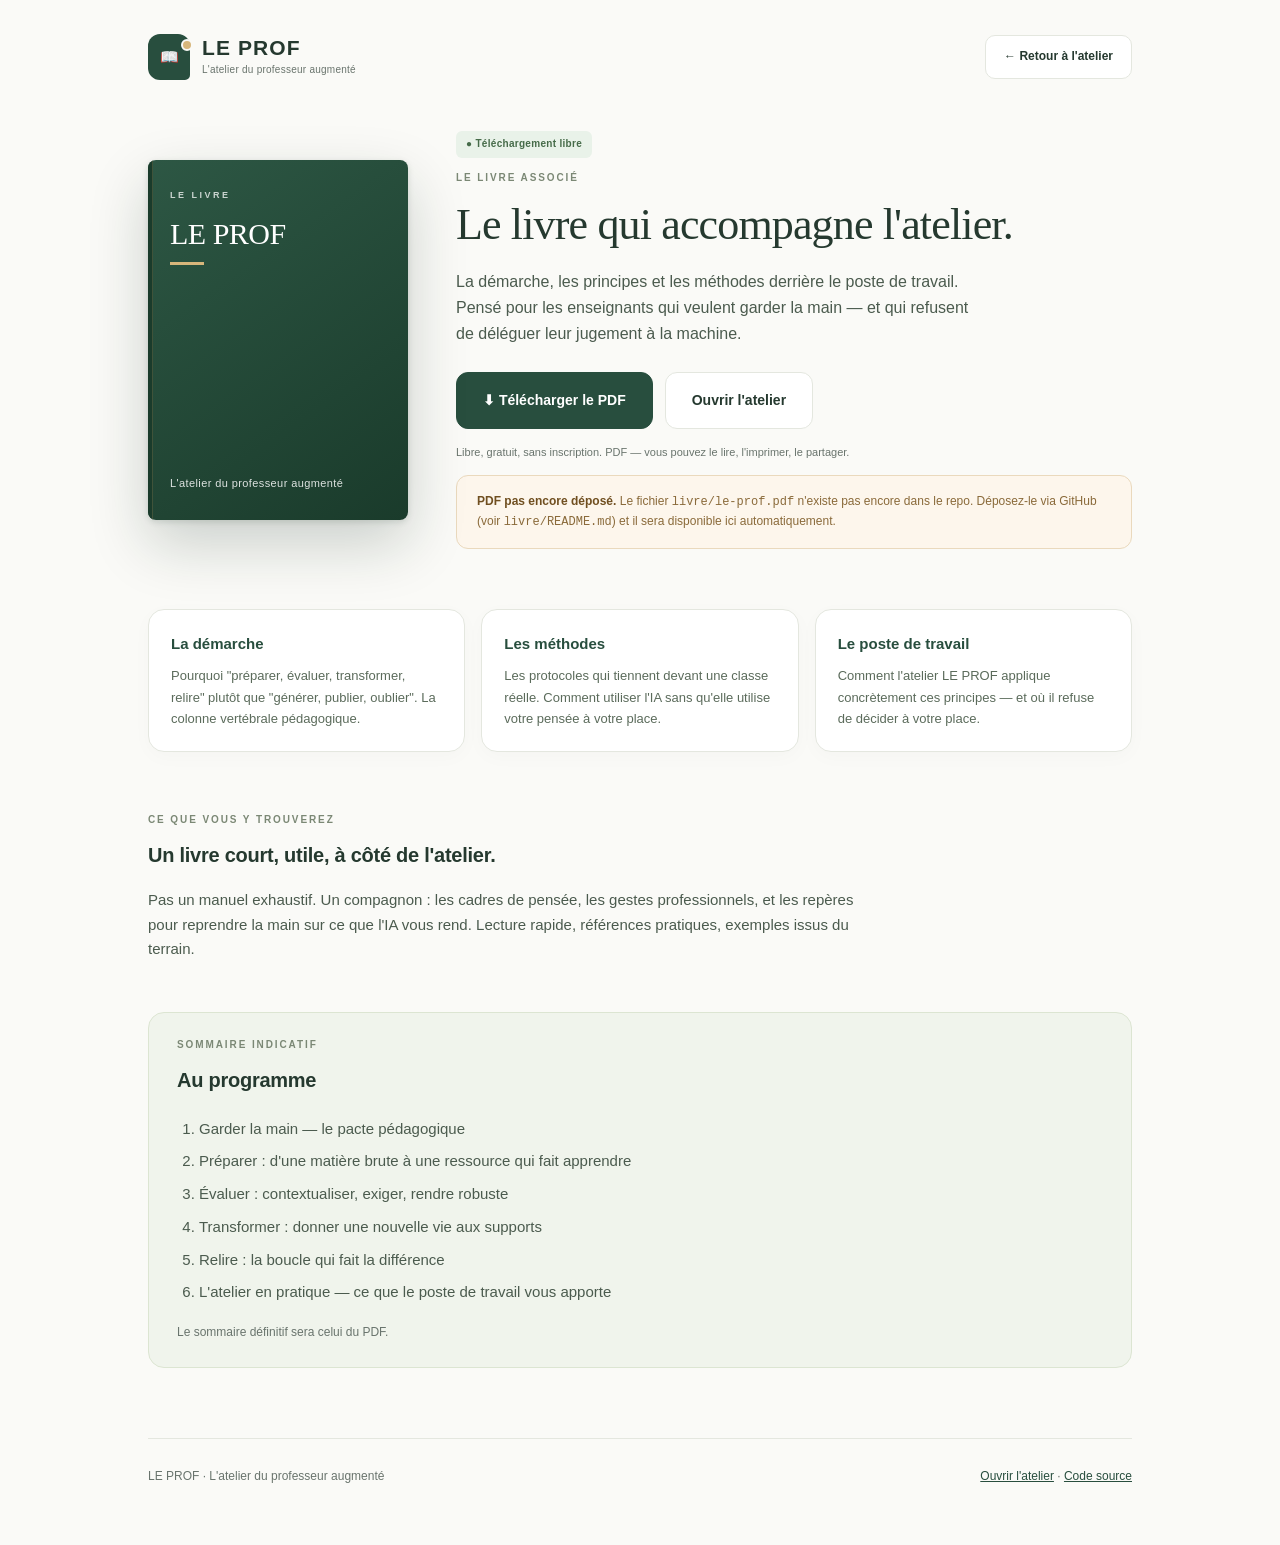
==== livre.html @ 40e5f764 "Ajoute la page livre + favicon + Open Graph - livre.html : page d'atterrissage pour le livre associé" ====
<!doctype html>
<html lang="fr">
<head>
<meta charset="utf-8">
<meta name="viewport" content="width=device-width, initial-scale=1">
<meta name="theme-color" content="#244b3d">
<meta name="description" content="Le livre associé à LE PROF — téléchargement libre et gratuit.">
<meta property="og:title" content="LE PROF — Le livre">
<meta property="og:description" content="Le livre qui accompagne l'atelier du professeur augmenté. Téléchargement libre.">
<meta property="og:type" content="book">
<meta property="og:url" content="https://oscarkakpo-create.github.io/LEPROF/livre.html">
<meta name="twitter:card" content="summary">
<link rel="icon" type="image/svg+xml" href="favicon.svg">
<title>LE PROF · Le livre</title>
<style>
:root{--ink:#25392f;--muted:#69746d;--green:#284e3e;--green-2:#3c6654;--green-soft:#eef3ed;--bg:#fafaf7;--line:#e4e7df;--white:#fff;--orange:#aa5e38;--shadow:0 5px 20px #26392f06;--radius:16px;--sans:Inter,"Segoe UI",Arial,sans-serif;--serif:Georgia,"Times New Roman",serif}
*{box-sizing:border-box}
body{margin:0;background:var(--bg);color:var(--ink);font-family:var(--sans);font-size:15px;line-height:1.65}
a{color:var(--green)}
h1,h2,h3,p{margin:0}
h1{font-family:var(--serif);font-size:44px;font-weight:400;line-height:1.15;letter-spacing:-.85px}
h2{font-size:20px;font-weight:650;letter-spacing:-.25px}
h3{font-size:15px;font-weight:650}
.wrap{max-width:1040px;margin:0 auto;padding:34px 28px 60px}
.topbar{display:flex;justify-content:space-between;align-items:center;margin-bottom:50px;gap:14px;flex-wrap:wrap}
.brand{display:flex;gap:12px;align-items:center;text-decoration:none;color:var(--ink)}
.brand-mark{width:42px;height:46px;border-radius:12px 12px 5px 12px;background:var(--green);color:#fff;display:grid;place-items:center;position:relative;font-weight:700}
.brand-mark:after{content:'';width:8px;height:8px;background:#d7b67b;border-radius:100%;position:absolute;right:-3px;top:5px;border:2px solid var(--bg)}
.brand-name{font-weight:800;letter-spacing:1.1px;font-size:21px;line-height:1.2;display:block}
.brand-sub{font-size:10px;letter-spacing:.25px;color:var(--muted);display:block;margin-top:2px}
.btn{display:inline-flex;align-items:center;gap:8px;border:1px solid var(--line);border-radius:10px;padding:11px 18px;background:#fff;font-size:12px;font-weight:600;text-decoration:none;color:var(--ink);transition:background .15s,border-color .15s,transform .15s}
.btn:hover{background:#f1f4ed;border-color:#c8d4c3}
.btn.primary{background:var(--green);color:#fff;border-color:var(--green)}
.btn.primary:hover{background:#1d3e30}
.btn.big{padding:16px 26px;font-size:14px;border-radius:12px}
.hero{display:grid;grid-template-columns:260px 1fr;gap:48px;align-items:center;margin-bottom:60px}
.cover{width:260px;height:360px;background:linear-gradient(145deg,#2d5744,#1a3b2b);border-radius:8px;box-shadow:0 24px 60px #0e2a1c33,0 2px 6px #0e2a1c22;position:relative;overflow:hidden;color:#fff;padding:28px 22px;display:flex;flex-direction:column;justify-content:space-between}
.cover:before{content:'';position:absolute;left:0;top:0;bottom:0;width:5px;background:#1a3b2b;box-shadow:inset -1px 0 0 #d7b67b33}
.cover .tag{font-size:9px;letter-spacing:2.5px;opacity:.75;font-weight:600;text-transform:uppercase}
.cover .title{font-family:var(--serif);font-size:30px;line-height:1.1;letter-spacing:-.5px;margin-top:14px}
.cover .accent{width:34px;height:3px;background:#d7b67b;margin-top:12px}
.cover .author{font-size:11px;opacity:.85;letter-spacing:.4px}
.hero-copy .eyebrow{font-size:10px;letter-spacing:1.9px;font-weight:750;color:#7b8875;text-transform:uppercase}
.hero-copy h1{margin:14px 0 18px}
.hero-copy p.lede{font-size:16px;color:#4b5b4e;max-width:520px;margin-bottom:24px}
.cta-row{display:flex;gap:12px;flex-wrap:wrap;align-items:center}
.cta-note{font-size:11px;color:var(--muted);margin-top:14px}
.badge-free{display:inline-flex;align-items:center;gap:5px;background:#e9f2e9;color:#466b49;padding:5px 10px;border-radius:6px;font-size:10px;font-weight:650;letter-spacing:.3px;margin-bottom:12px}
.pitch{display:grid;grid-template-columns:repeat(3,1fr);gap:16px;margin-bottom:60px}
.pitch-card{background:#fff;border:1px solid var(--line);border-radius:var(--radius);padding:22px;box-shadow:var(--shadow)}
.pitch-card h3{margin-bottom:8px;color:var(--green)}
.pitch-card p{font-size:13px;color:#5b6b5b}
.section{margin-bottom:50px}
.section .eyebrow{font-size:10px;letter-spacing:1.9px;font-weight:750;color:#7b8875;text-transform:uppercase;margin-bottom:10px}
.section h2{margin-bottom:16px}
.section p{color:#4b5b4e;max-width:720px}
.toc{background:#f0f4ec;border:1px solid #dce5d2;border-radius:var(--radius);padding:24px 28px}
.toc ol{margin:12px 0 0;padding-left:22px;color:#4b5b4e}
.toc li{padding:4px 0}
.footer{margin-top:70px;padding-top:28px;border-top:1px solid var(--line);display:flex;justify-content:space-between;flex-wrap:wrap;gap:14px;font-size:12px;color:var(--muted)}
.pdf-missing{background:#fdf6ec;border:1px solid #ead9bd;border-radius:12px;padding:16px 20px;color:#8a6a3a;font-size:12px;margin-top:14px;line-height:1.6}
.pdf-missing strong{color:#704f20}
@media(max-width:780px){.hero{grid-template-columns:1fr;gap:32px}.cover{margin:0 auto}.pitch{grid-template-columns:1fr}h1{font-size:34px}.wrap{padding:24px 20px 50px}}
</style>
</head>
<body>
<div class="wrap">

  <header class="topbar">
    <a class="brand" href="index.html" aria-label="Retour à LE PROF">
      <span class="brand-mark">📖</span>
      <span>
        <span class="brand-name">LE PROF</span>
        <span class="brand-sub">L'atelier du professeur augmenté</span>
      </span>
    </a>
    <a class="btn" href="index.html">← Retour à l'atelier</a>
  </header>

  <section class="hero">
    <div class="cover" aria-hidden="true">
      <div>
        <div class="tag">Le livre</div>
        <div class="title">LE PROF</div>
        <div class="accent"></div>
      </div>
      <div class="author">L'atelier du professeur augmenté</div>
    </div>
    <div class="hero-copy">
      <span class="badge-free">● Téléchargement libre</span>
      <div class="eyebrow">Le livre associé</div>
      <h1>Le livre qui accompagne l'atelier.</h1>
      <p class="lede">La démarche, les principes et les méthodes derrière le poste de travail. Pensé pour les enseignants qui veulent garder la main — et qui refusent de déléguer leur jugement à la machine.</p>
      <div class="cta-row">
        <a class="btn primary big" href="livre/le-prof.pdf" download>⬇ Télécharger le PDF</a>
        <a class="btn big" href="index.html">Ouvrir l'atelier</a>
      </div>
      <p class="cta-note">Libre, gratuit, sans inscription. PDF — vous pouvez le lire, l'imprimer, le partager.</p>
      <div class="pdf-missing" id="pdf-missing" hidden>
        <strong>PDF pas encore déposé.</strong> Le fichier <code>livre/le-prof.pdf</code> n'existe pas encore dans le repo. Déposez-le via GitHub (voir <code>livre/README.md</code>) et il sera disponible ici automatiquement.
      </div>
    </div>
  </section>

  <section class="pitch">
    <div class="pitch-card">
      <h3>La démarche</h3>
      <p>Pourquoi "préparer, évaluer, transformer, relire" plutôt que "générer, publier, oublier". La colonne vertébrale pédagogique.</p>
    </div>
    <div class="pitch-card">
      <h3>Les méthodes</h3>
      <p>Les protocoles qui tiennent devant une classe réelle. Comment utiliser l'IA sans qu'elle utilise votre pensée à votre place.</p>
    </div>
    <div class="pitch-card">
      <h3>Le poste de travail</h3>
      <p>Comment l'atelier LE PROF applique concrètement ces principes — et où il refuse de décider à votre place.</p>
    </div>
  </section>

  <section class="section">
    <div class="eyebrow">Ce que vous y trouverez</div>
    <h2>Un livre court, utile, à côté de l'atelier.</h2>
    <p>Pas un manuel exhaustif. Un compagnon : les cadres de pensée, les gestes professionnels, et les repères pour reprendre la main sur ce que l'IA vous rend. Lecture rapide, références pratiques, exemples issus du terrain.</p>
  </section>

  <section class="section toc">
    <div class="eyebrow">Sommaire indicatif</div>
    <h2>Au programme</h2>
    <ol>
      <li>Garder la main — le pacte pédagogique</li>
      <li>Préparer : d'une matière brute à une ressource qui fait apprendre</li>
      <li>Évaluer : contextualiser, exiger, rendre robuste</li>
      <li>Transformer : donner une nouvelle vie aux supports</li>
      <li>Relire : la boucle qui fait la différence</li>
      <li>L'atelier en pratique — ce que le poste de travail vous apporte</li>
    </ol>
    <p style="margin-top:14px;font-size:12px;color:var(--muted)">Le sommaire définitif sera celui du PDF.</p>
  </section>

  <footer class="footer">
    <span>LE PROF · L'atelier du professeur augmenté</span>
    <span><a href="index.html">Ouvrir l'atelier</a> · <a href="https://github.com/oscarkakpo-create/LEPROF" target="_blank" rel="noopener">Code source</a></span>
  </footer>

</div>

<script>
// Vérifie discrètement si le PDF est présent ; affiche un avertissement sinon.
fetch('livre/le-prof.pdf', {method:'HEAD'}).then(r=>{
  if(!r.ok){ document.getElementById('pdf-missing').hidden = false; }
}).catch(()=>{ document.getElementById('pdf-missing').hidden = false; });
</script>

</body>
</html>
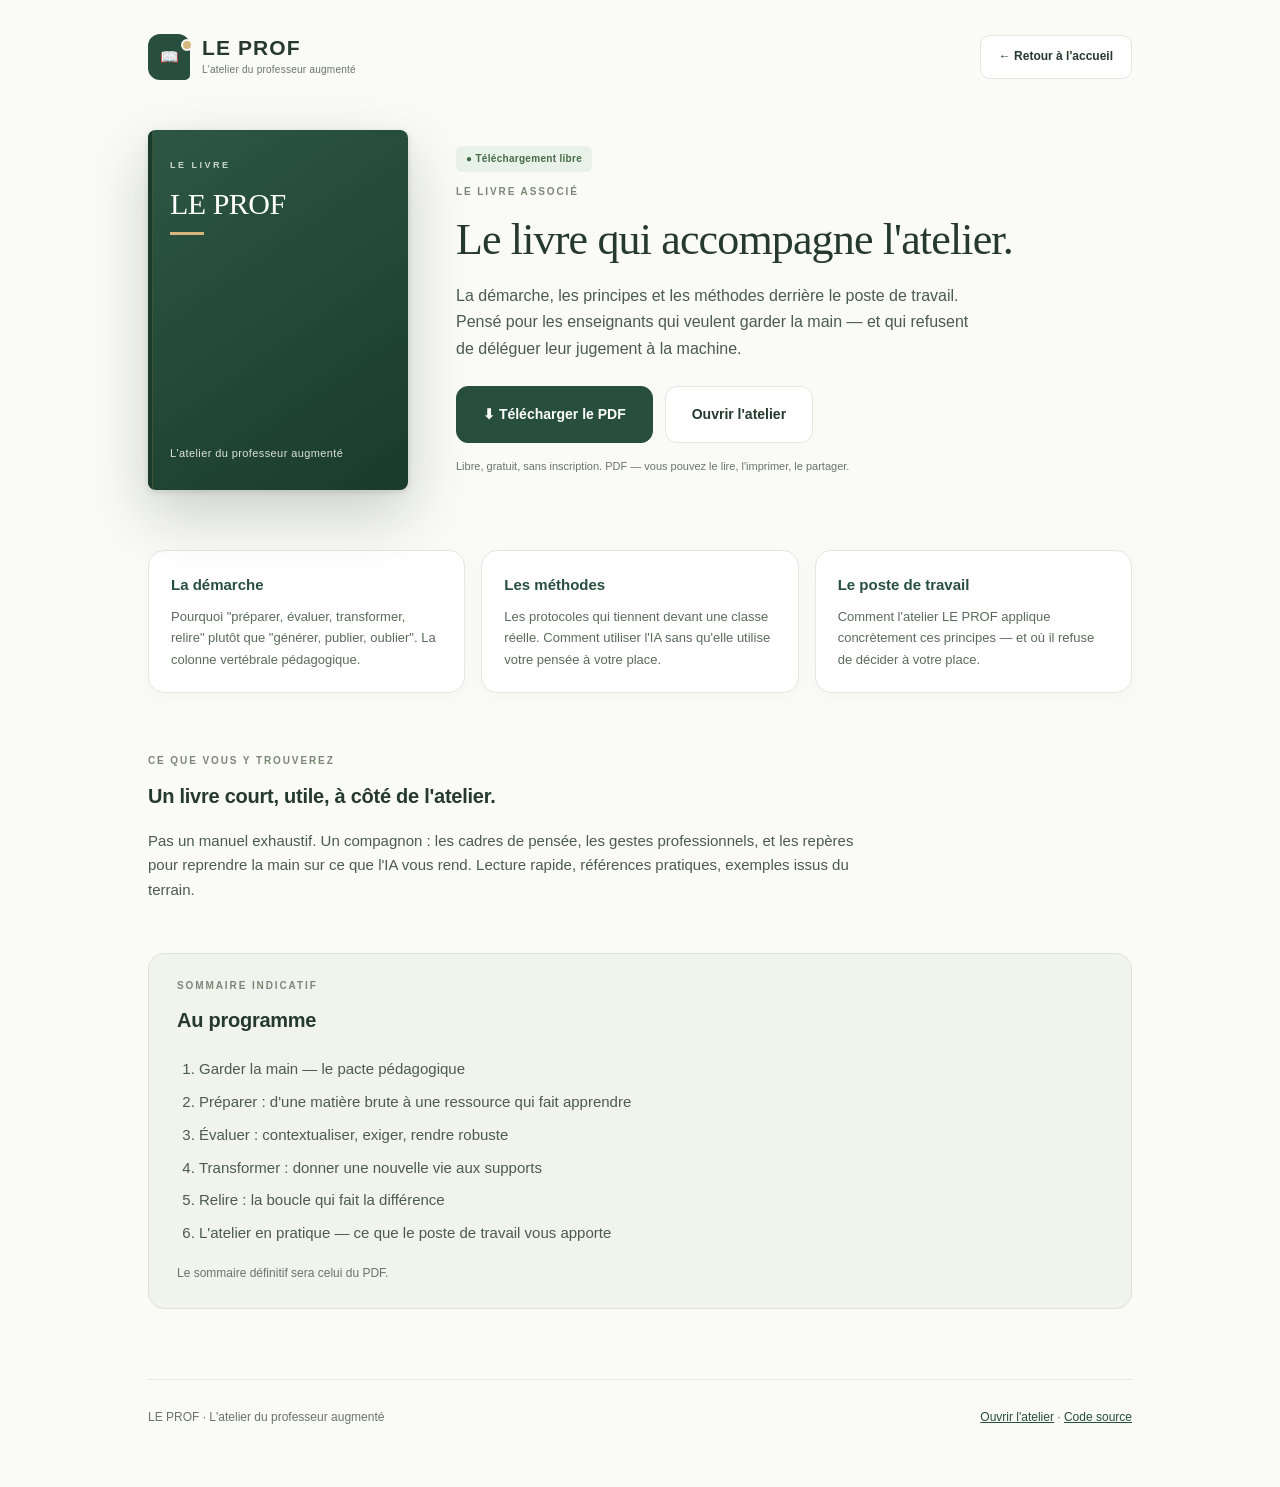
==== commit d3cffcd3: "Refonte : vitrine du livre + atelier déplacé - index.html : nouvelle vitrine aux couleurs du livre  " ====
--- a/livre.html
+++ b/livre.html
@@ -67,14 +67,14 @@
 <div class="wrap">
 
   <header class="topbar">
-    <a class="brand" href="index.html" aria-label="Retour à LE PROF">
+    <a class="brand" href="index.html" aria-label="Retour à LE PROF accueil">
       <span class="brand-mark">📖</span>
       <span>
         <span class="brand-name">LE PROF</span>
         <span class="brand-sub">L'atelier du professeur augmenté</span>
       </span>
     </a>
-    <a class="btn" href="index.html">← Retour à l'atelier</a>
+    <a class="btn" href="index.html">← Retour à l'accueil</a>
   </header>
 
   <section class="hero">
@@ -93,7 +93,7 @@
       <p class="lede">La démarche, les principes et les méthodes derrière le poste de travail. Pensé pour les enseignants qui veulent garder la main — et qui refusent de déléguer leur jugement à la machine.</p>
       <div class="cta-row">
         <a class="btn primary big" href="livre/le-prof.pdf" download>⬇ Télécharger le PDF</a>
-        <a class="btn big" href="index.html">Ouvrir l'atelier</a>
+        <a class="btn big" href="atelier.html">Ouvrir l'atelier</a>
       </div>
       <p class="cta-note">Libre, gratuit, sans inscription. PDF — vous pouvez le lire, l'imprimer, le partager.</p>
       <div class="pdf-missing" id="pdf-missing" hidden>
@@ -139,7 +139,7 @@
 
   <footer class="footer">
     <span>LE PROF · L'atelier du professeur augmenté</span>
-    <span><a href="index.html">Ouvrir l'atelier</a> · <a href="https://github.com/oscarkakpo-create/LEPROF" target="_blank" rel="noopener">Code source</a></span>
+    <span><a href="atelier.html">Ouvrir l'atelier</a> · <a href="https://github.com/oscarkakpo-create/LEPROF" target="_blank" rel="noopener">Code source</a></span>
   </footer>
 
 </div>
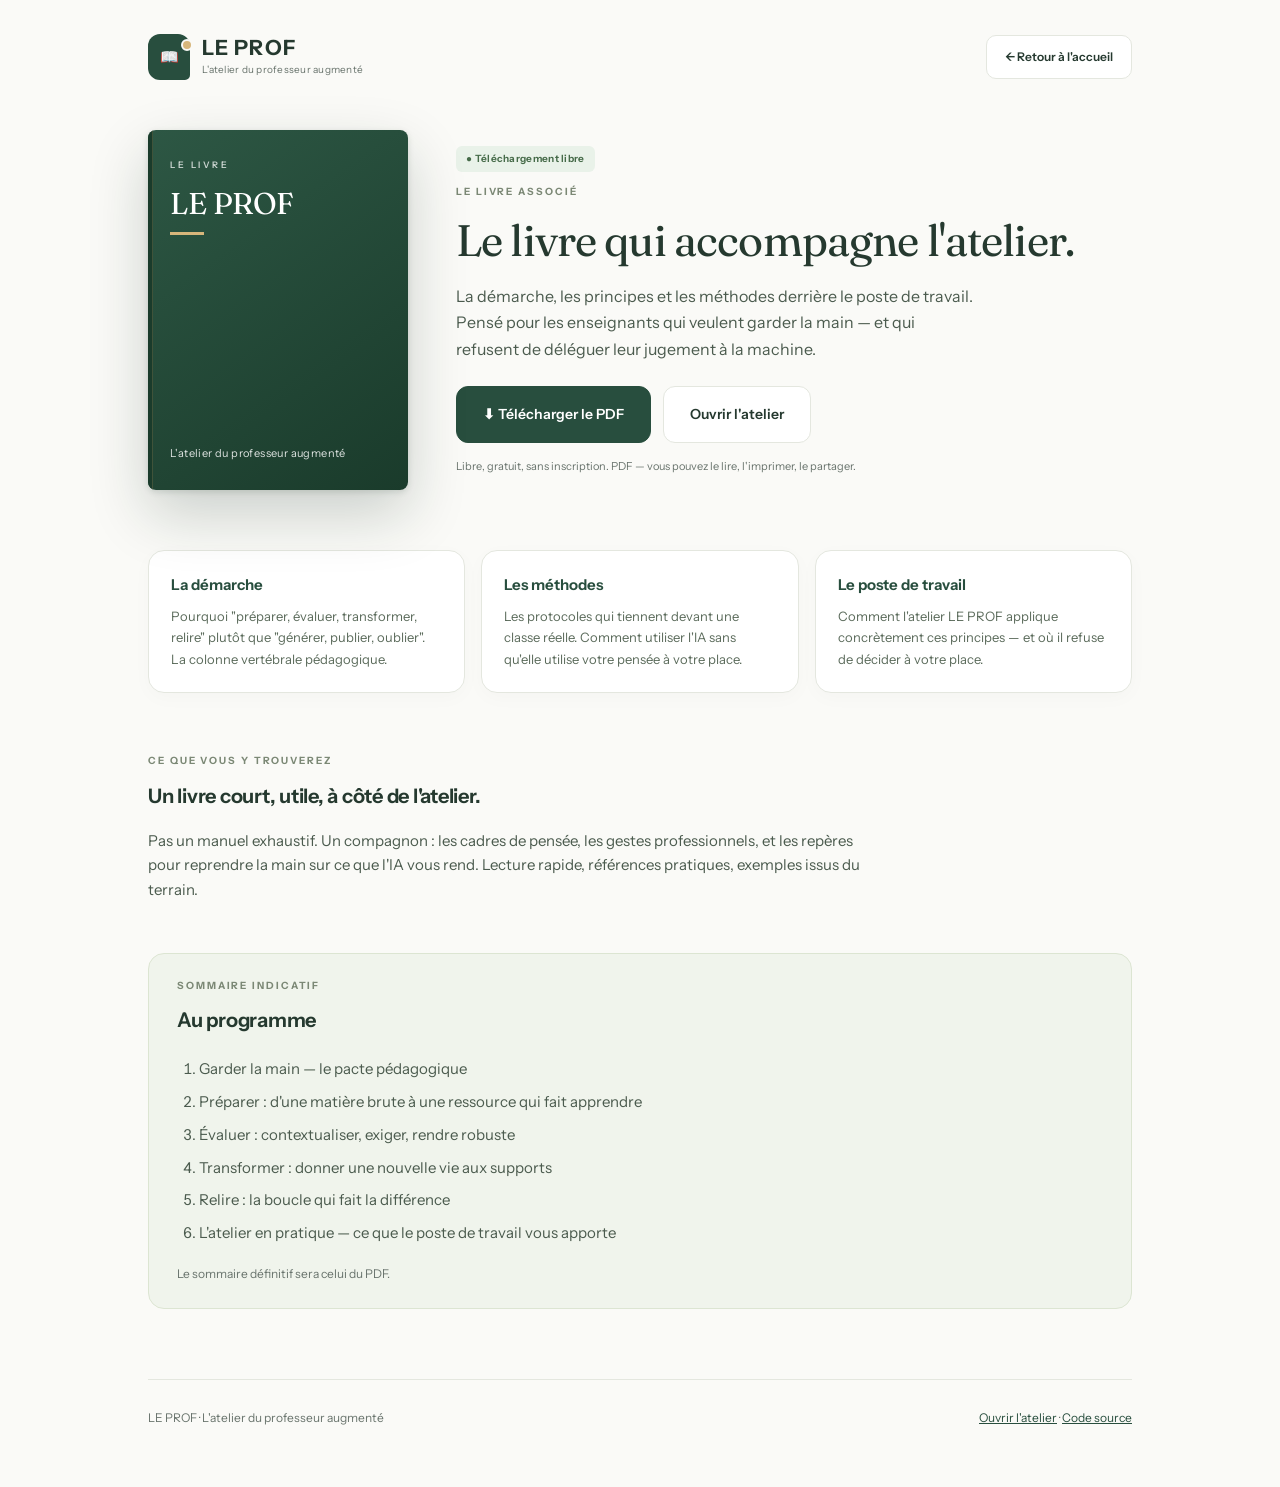
==== commit 6b70fc6c: "Polices éditoriales (Fraunces + Instrument Sans) + page Ressources libres - Nouvelle typographie Fra" ====
--- a/livre.html
+++ b/livre.html
@@ -11,9 +11,12 @@
 <meta property="og:url" content="https://oscarkakpo-create.github.io/LEPROF/livre.html">
 <meta name="twitter:card" content="summary">
 <link rel="icon" type="image/svg+xml" href="favicon.svg">
+<link rel="preconnect" href="https://fonts.googleapis.com">
+<link rel="preconnect" href="https://fonts.gstatic.com" crossorigin>
+<link href="https://fonts.googleapis.com/css2?family=Fraunces:ital,opsz,wght,SOFT@0,9..144,400..800,0..100;1,9..144,400..600,0..100&family=Instrument+Sans:ital,wght@0,400..700;1,400..700&display=swap" rel="stylesheet">
 <title>LE PROF · Le livre</title>
 <style>
-:root{--ink:#25392f;--muted:#69746d;--green:#284e3e;--green-2:#3c6654;--green-soft:#eef3ed;--bg:#fafaf7;--line:#e4e7df;--white:#fff;--orange:#aa5e38;--shadow:0 5px 20px #26392f06;--radius:16px;--sans:Inter,"Segoe UI",Arial,sans-serif;--serif:Georgia,"Times New Roman",serif}
+:root{--ink:#25392f;--muted:#69746d;--green:#284e3e;--green-2:#3c6654;--green-soft:#eef3ed;--bg:#fafaf7;--line:#e4e7df;--white:#fff;--orange:#aa5e38;--shadow:0 5px 20px #26392f06;--radius:16px;--sans:'Instrument Sans',-apple-system,"Segoe UI",Arial,sans-serif;--serif:'Fraunces',Georgia,"Times New Roman",serif}
 *{box-sizing:border-box}
 body{margin:0;background:var(--bg);color:var(--ink);font-family:var(--sans);font-size:15px;line-height:1.65}
 a{color:var(--green)}
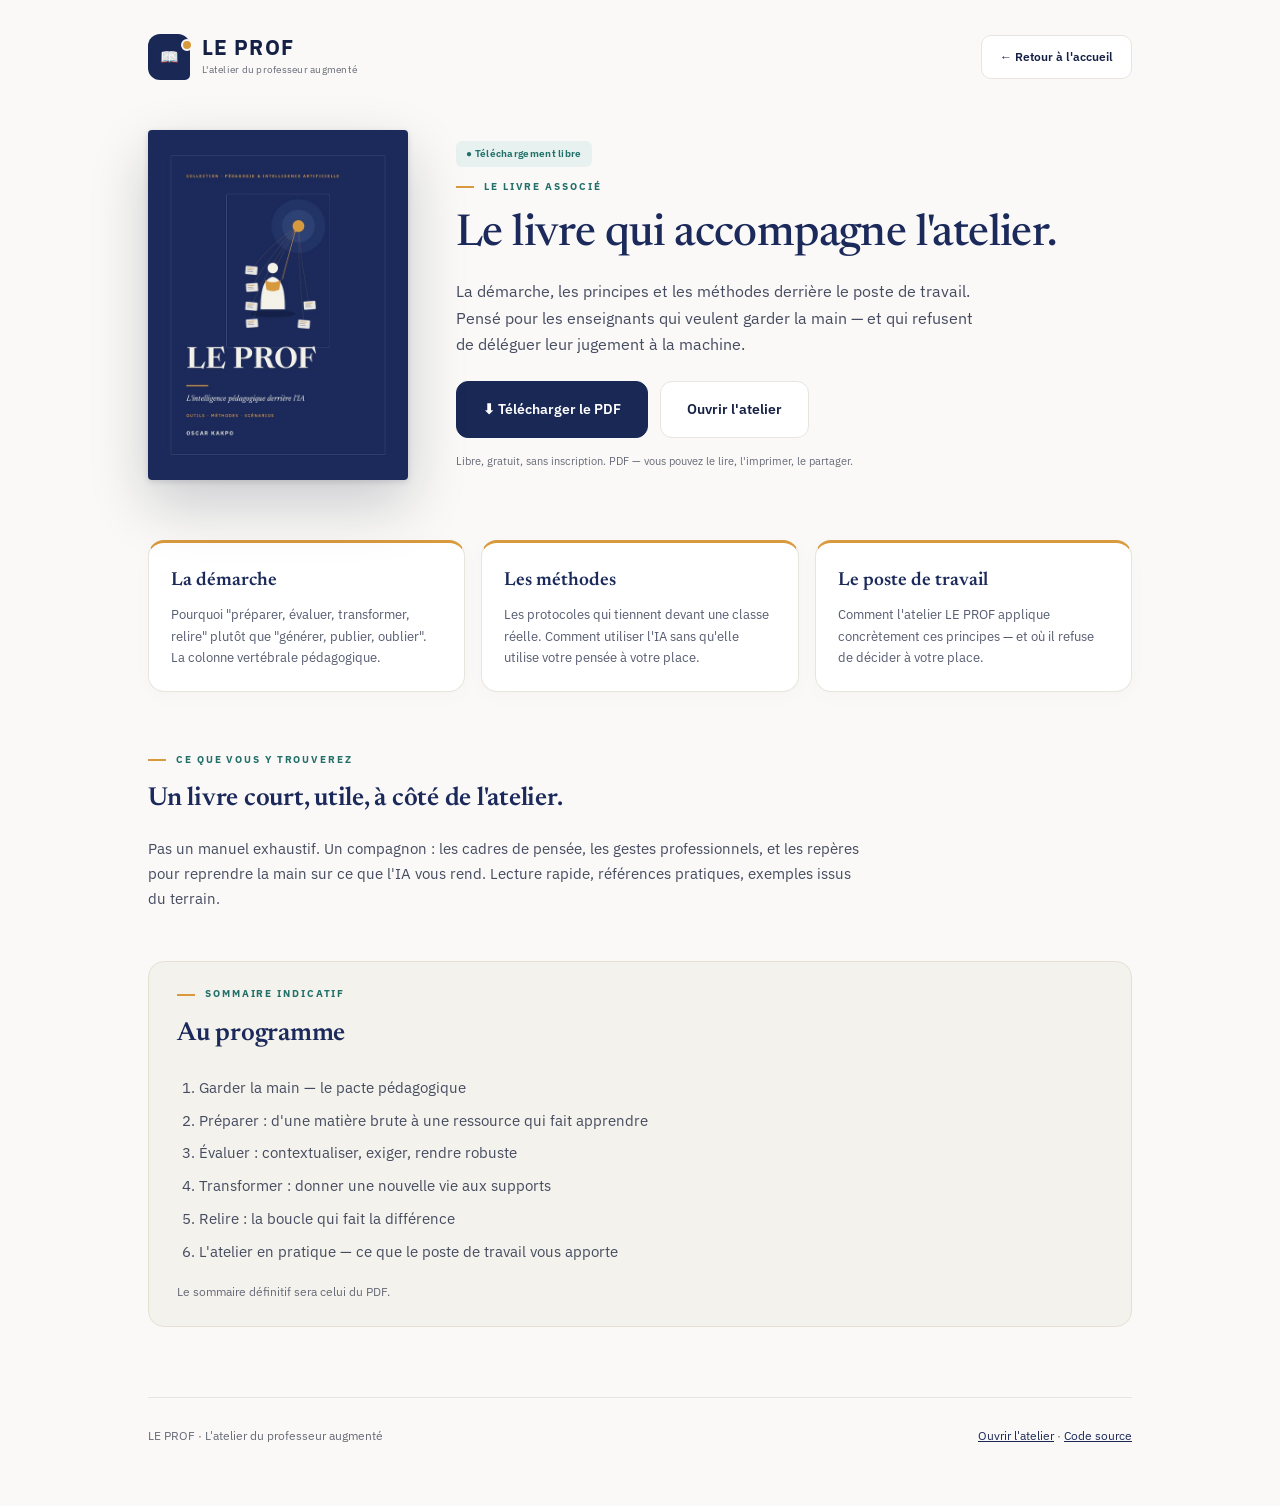
==== commit 6ab18454: "Aligner tout le site sur la charte graphique du livre Couleurs du livre (marine #1b2a5b, ocre #d99a3" ====
--- a/livre.html
+++ b/livre.html
@@ -3,7 +3,7 @@
 <head>
 <meta charset="utf-8">
 <meta name="viewport" content="width=device-width, initial-scale=1">
-<meta name="theme-color" content="#244b3d">
+<meta name="theme-color" content="#1b2a5b">
 <meta name="description" content="Le livre associé à LE PROF — téléchargement libre et gratuit.">
 <meta property="og:title" content="LE PROF — Le livre">
 <meta property="og:description" content="Le livre qui accompagne l'atelier du professeur augmenté. Téléchargement libre.">
@@ -11,12 +11,10 @@
 <meta property="og:url" content="https://oscarkakpo-create.github.io/LEPROF/livre.html">
 <meta name="twitter:card" content="summary">
 <link rel="icon" type="image/svg+xml" href="favicon.svg">
-<link rel="preconnect" href="https://fonts.googleapis.com">
-<link rel="preconnect" href="https://fonts.gstatic.com" crossorigin>
-<link href="https://fonts.googleapis.com/css2?family=Fraunces:ital,opsz,wght,SOFT@0,9..144,400..800,0..100;1,9..144,400..600,0..100&family=Instrument+Sans:ital,wght@0,400..700;1,400..700&display=swap" rel="stylesheet">
+<link rel="stylesheet" href="assets/fonts.css">
 <title>LE PROF · Le livre</title>
 <style>
-:root{--ink:#25392f;--muted:#69746d;--green:#284e3e;--green-2:#3c6654;--green-soft:#eef3ed;--bg:#fafaf7;--line:#e4e7df;--white:#fff;--orange:#aa5e38;--shadow:0 5px 20px #26392f06;--radius:16px;--sans:'Instrument Sans',-apple-system,"Segoe UI",Arial,sans-serif;--serif:'Fraunces',Georgia,"Times New Roman",serif}
+:root{--ink:#152045;--muted:#666a77;--green:#1a2856;--green-2:#3c6662;--green-soft:#f3f1ed;--bg:#faf9f7;--line:#e8e5de;--white:#fff;--orange:#aa5e38;--shadow:0 5px 20px #15204506;--radius:16px;--sans:'IBM Plex Sans',-apple-system,'Segoe UI',Arial,sans-serif;--serif:'Newsreader',Georgia,'Times New Roman',serif}
 *{box-sizing:border-box}
 body{margin:0;background:var(--bg);color:var(--ink);font-family:var(--sans);font-size:15px;line-height:1.65}
 a{color:var(--green)}
@@ -28,42 +26,51 @@
 .topbar{display:flex;justify-content:space-between;align-items:center;margin-bottom:50px;gap:14px;flex-wrap:wrap}
 .brand{display:flex;gap:12px;align-items:center;text-decoration:none;color:var(--ink)}
 .brand-mark{width:42px;height:46px;border-radius:12px 12px 5px 12px;background:var(--green);color:#fff;display:grid;place-items:center;position:relative;font-weight:700}
-.brand-mark:after{content:'';width:8px;height:8px;background:#d7b67b;border-radius:100%;position:absolute;right:-3px;top:5px;border:2px solid var(--bg)}
+.brand-mark:after{content:'';width:8px;height:8px;background:#d99a3e;border-radius:100%;position:absolute;right:-3px;top:5px;border:2px solid var(--bg)}
 .brand-name{font-weight:800;letter-spacing:1.1px;font-size:21px;line-height:1.2;display:block}
 .brand-sub{font-size:10px;letter-spacing:.25px;color:var(--muted);display:block;margin-top:2px}
 .btn{display:inline-flex;align-items:center;gap:8px;border:1px solid var(--line);border-radius:10px;padding:11px 18px;background:#fff;font-size:12px;font-weight:600;text-decoration:none;color:var(--ink);transition:background .15s,border-color .15s,transform .15s}
-.btn:hover{background:#f1f4ed;border-color:#c8d4c3}
+.btn:hover{background:#f4f2ed;border-color:#c2c7d5}
 .btn.primary{background:var(--green);color:#fff;border-color:var(--green)}
-.btn.primary:hover{background:#1d3e30}
+.btn.primary:hover{background:#141f43}
 .btn.big{padding:16px 26px;font-size:14px;border-radius:12px}
 .hero{display:grid;grid-template-columns:260px 1fr;gap:48px;align-items:center;margin-bottom:60px}
-.cover{width:260px;height:360px;background:linear-gradient(145deg,#2d5744,#1a3b2b);border-radius:8px;box-shadow:0 24px 60px #0e2a1c33,0 2px 6px #0e2a1c22;position:relative;overflow:hidden;color:#fff;padding:28px 22px;display:flex;flex-direction:column;justify-content:space-between}
-.cover:before{content:'';position:absolute;left:0;top:0;bottom:0;width:5px;background:#1a3b2b;box-shadow:inset -1px 0 0 #d7b67b33}
+.cover{width:260px;height:360px;background:linear-gradient(145deg,#1d2d61,#131f45);border-radius:8px;box-shadow:0 24px 60px #0e162f33,0 2px 6px #0e162f22;position:relative;overflow:hidden;color:#fff;padding:28px 22px;display:flex;flex-direction:column;justify-content:space-between}
+.cover:before{content:'';position:absolute;left:0;top:0;bottom:0;width:5px;background:#131f45;box-shadow:inset -1px 0 0 #d99a3e33}
 .cover .tag{font-size:9px;letter-spacing:2.5px;opacity:.75;font-weight:600;text-transform:uppercase}
 .cover .title{font-family:var(--serif);font-size:30px;line-height:1.1;letter-spacing:-.5px;margin-top:14px}
-.cover .accent{width:34px;height:3px;background:#d7b67b;margin-top:12px}
+.cover .accent{width:34px;height:3px;background:#d99a3e;margin-top:12px}
 .cover .author{font-size:11px;opacity:.85;letter-spacing:.4px}
-.hero-copy .eyebrow{font-size:10px;letter-spacing:1.9px;font-weight:750;color:#7b8875;text-transform:uppercase}
+.hero-copy .eyebrow{font-size:10px;letter-spacing:1.9px;font-weight:750;color:#6f768e;text-transform:uppercase}
 .hero-copy h1{margin:14px 0 18px}
-.hero-copy p.lede{font-size:16px;color:#4b5b4e;max-width:520px;margin-bottom:24px}
+.hero-copy p.lede{font-size:16px;color:#464c60;max-width:520px;margin-bottom:24px}
 .cta-row{display:flex;gap:12px;flex-wrap:wrap;align-items:center}
 .cta-note{font-size:11px;color:var(--muted);margin-top:14px}
-.badge-free{display:inline-flex;align-items:center;gap:5px;background:#e9f2e9;color:#466b49;padding:5px 10px;border-radius:6px;font-size:10px;font-weight:650;letter-spacing:.3px;margin-bottom:12px}
+.badge-free{display:inline-flex;align-items:center;gap:5px;background:#f2efe9;color:#466b68;padding:5px 10px;border-radius:6px;font-size:10px;font-weight:650;letter-spacing:.3px;margin-bottom:12px}
 .pitch{display:grid;grid-template-columns:repeat(3,1fr);gap:16px;margin-bottom:60px}
 .pitch-card{background:#fff;border:1px solid var(--line);border-radius:var(--radius);padding:22px;box-shadow:var(--shadow)}
 .pitch-card h3{margin-bottom:8px;color:var(--green)}
-.pitch-card p{font-size:13px;color:#5b6b5b}
+.pitch-card p{font-size:13px;color:#565c70}
 .section{margin-bottom:50px}
-.section .eyebrow{font-size:10px;letter-spacing:1.9px;font-weight:750;color:#7b8875;text-transform:uppercase;margin-bottom:10px}
+.section .eyebrow{font-size:10px;letter-spacing:1.9px;font-weight:750;color:#6f768e;text-transform:uppercase;margin-bottom:10px}
 .section h2{margin-bottom:16px}
-.section p{color:#4b5b4e;max-width:720px}
-.toc{background:#f0f4ec;border:1px solid #dce5d2;border-radius:var(--radius);padding:24px 28px}
-.toc ol{margin:12px 0 0;padding-left:22px;color:#4b5b4e}
+.section p{color:#464c60;max-width:720px}
+.toc{background:#f4f2ec;border:1px solid #e5e0d2;border-radius:var(--radius);padding:24px 28px}
+.toc ol{margin:12px 0 0;padding-left:22px;color:#464c60}
 .toc li{padding:4px 0}
 .footer{margin-top:70px;padding-top:28px;border-top:1px solid var(--line);display:flex;justify-content:space-between;flex-wrap:wrap;gap:14px;font-size:12px;color:var(--muted)}
 .pdf-missing{background:#fdf6ec;border:1px solid #ead9bd;border-radius:12px;padding:16px 20px;color:#8a6a3a;font-size:12px;margin-top:14px;line-height:1.6}
 .pdf-missing strong{color:#704f20}
 @media(max-width:780px){.hero{grid-template-columns:1fr;gap:32px}.cover{margin:0 auto}.pitch{grid-template-columns:1fr}h1{font-size:34px}.wrap{padding:24px 20px 50px}}
+/* Charte du livre LE PROF : couverture réelle, surtitres sarcelle précédés du trait ocre. */
+img.cover{display:block;width:260px;height:auto;padding:0;background:none;border-radius:4px}
+h1{font-weight:500;color:#1b2a5b;letter-spacing:-.6px}
+.hero-copy .eyebrow,.section .eyebrow{color:#227069;display:flex;align-items:center;gap:10px}
+.hero-copy .eyebrow:before,.section .eyebrow:before{content:'';width:18px;height:2px;background:#d99a3e;flex-shrink:0}
+.pitch-card{border-top:3px solid #d99a3e}
+.pitch-card h3{font-family:var(--serif);font-size:19px;font-weight:600;color:#1b2a5b}
+.section h2{font-family:var(--serif);font-size:26px;font-weight:600;color:#1b2a5b}
+.badge-free{background:#e7f2f0;color:#227069}
 </style>
 </head>
 <body>
@@ -81,14 +88,7 @@
   </header>
 
   <section class="hero">
-    <div class="cover" aria-hidden="true">
-      <div>
-        <div class="tag">Le livre</div>
-        <div class="title">LE PROF</div>
-        <div class="accent"></div>
-      </div>
-      <div class="author">L'atelier du professeur augmenté</div>
-    </div>
+    <img class="cover" src="assets/couverture-livre.jpg" width="560" height="754" alt="Couverture du livre LE PROF — L'intelligence pédagogique derrière l'IA, Oscar Kakpo">
     <div class="hero-copy">
       <span class="badge-free">● Téléchargement libre</span>
       <div class="eyebrow">Le livre associé</div>
@@ -96,7 +96,7 @@
       <p class="lede">La démarche, les principes et les méthodes derrière le poste de travail. Pensé pour les enseignants qui veulent garder la main — et qui refusent de déléguer leur jugement à la machine.</p>
       <div class="cta-row">
         <a class="btn primary big" href="livre/le-prof.pdf" download>⬇ Télécharger le PDF</a>
-        <a class="btn big" href="atelier.html">Ouvrir l'atelier</a>
+        <a class="btn big" href="index.html">Ouvrir l'atelier</a>
       </div>
       <p class="cta-note">Libre, gratuit, sans inscription. PDF — vous pouvez le lire, l'imprimer, le partager.</p>
       <div class="pdf-missing" id="pdf-missing" hidden>
@@ -142,7 +142,7 @@
 
   <footer class="footer">
     <span>LE PROF · L'atelier du professeur augmenté</span>
-    <span><a href="atelier.html">Ouvrir l'atelier</a> · <a href="https://github.com/oscarkakpo-create/LEPROF" target="_blank" rel="noopener">Code source</a></span>
+    <span><a href="index.html">Ouvrir l'atelier</a> · <a href="https://github.com/oscarkakpo-create/LEPROF" target="_blank" rel="noopener">Code source</a></span>
   </footer>
 
 </div>
--- a/assets/fonts.css
+++ b/assets/fonts.css
@@ -0,0 +1,7 @@
+/* Polices du livre LE PROF, auto-hébergées (sous-ensemble latin) — SIL Open Font License */
+@font-face{font-family:'IBM Plex Mono';font-style:normal;font-weight:400;font-display:swap;src:url(fonts/ibm-plex-mono-400.woff2) format('woff2');unicode-range:U+0000-00FF, U+0131, U+0152-0153, U+02BB-02BC, U+02C6, U+02DA, U+02DC, U+0304, U+0308, U+0329, U+2000-206F, U+20AC, U+2122, U+2191, U+2193, U+2212, U+2215, U+FEFF, U+FFFD}
+@font-face{font-family:'IBM Plex Mono';font-style:normal;font-weight:500;font-display:swap;src:url(fonts/ibm-plex-mono-500.woff2) format('woff2');unicode-range:U+0000-00FF, U+0131, U+0152-0153, U+02BB-02BC, U+02C6, U+02DA, U+02DC, U+0304, U+0308, U+0329, U+2000-206F, U+20AC, U+2122, U+2191, U+2193, U+2212, U+2215, U+FEFF, U+FFFD}
+@font-face{font-family:'IBM Plex Sans';font-style:italic;font-weight:400;font-display:swap;src:url(fonts/ibm-plex-sans-italic.woff2) format('woff2');unicode-range:U+0000-00FF, U+0131, U+0152-0153, U+02BB-02BC, U+02C6, U+02DA, U+02DC, U+0304, U+0308, U+0329, U+2000-206F, U+20AC, U+2122, U+2191, U+2193, U+2212, U+2215, U+FEFF, U+FFFD}
+@font-face{font-family:'IBM Plex Sans';font-style:normal;font-weight:400 700;font-display:swap;src:url(fonts/ibm-plex-sans.woff2) format('woff2');unicode-range:U+0000-00FF, U+0131, U+0152-0153, U+02BB-02BC, U+02C6, U+02DA, U+02DC, U+0304, U+0308, U+0329, U+2000-206F, U+20AC, U+2122, U+2191, U+2193, U+2212, U+2215, U+FEFF, U+FFFD}
+@font-face{font-family:'Newsreader';font-style:italic;font-weight:400 600;font-display:swap;src:url(fonts/newsreader-italic.woff2) format('woff2');unicode-range:U+0000-00FF, U+0131, U+0152-0153, U+02BB-02BC, U+02C6, U+02DA, U+02DC, U+0304, U+0308, U+0329, U+2000-206F, U+20AC, U+2122, U+2191, U+2193, U+2212, U+2215, U+FEFF, U+FFFD}
+@font-face{font-family:'Newsreader';font-style:normal;font-weight:400 700;font-display:swap;src:url(fonts/newsreader.woff2) format('woff2');unicode-range:U+0000-00FF, U+0131, U+0152-0153, U+02BB-02BC, U+02C6, U+02DA, U+02DC, U+0304, U+0308, U+0329, U+2000-206F, U+20AC, U+2122, U+2191, U+2193, U+2212, U+2215, U+FEFF, U+FFFD}
